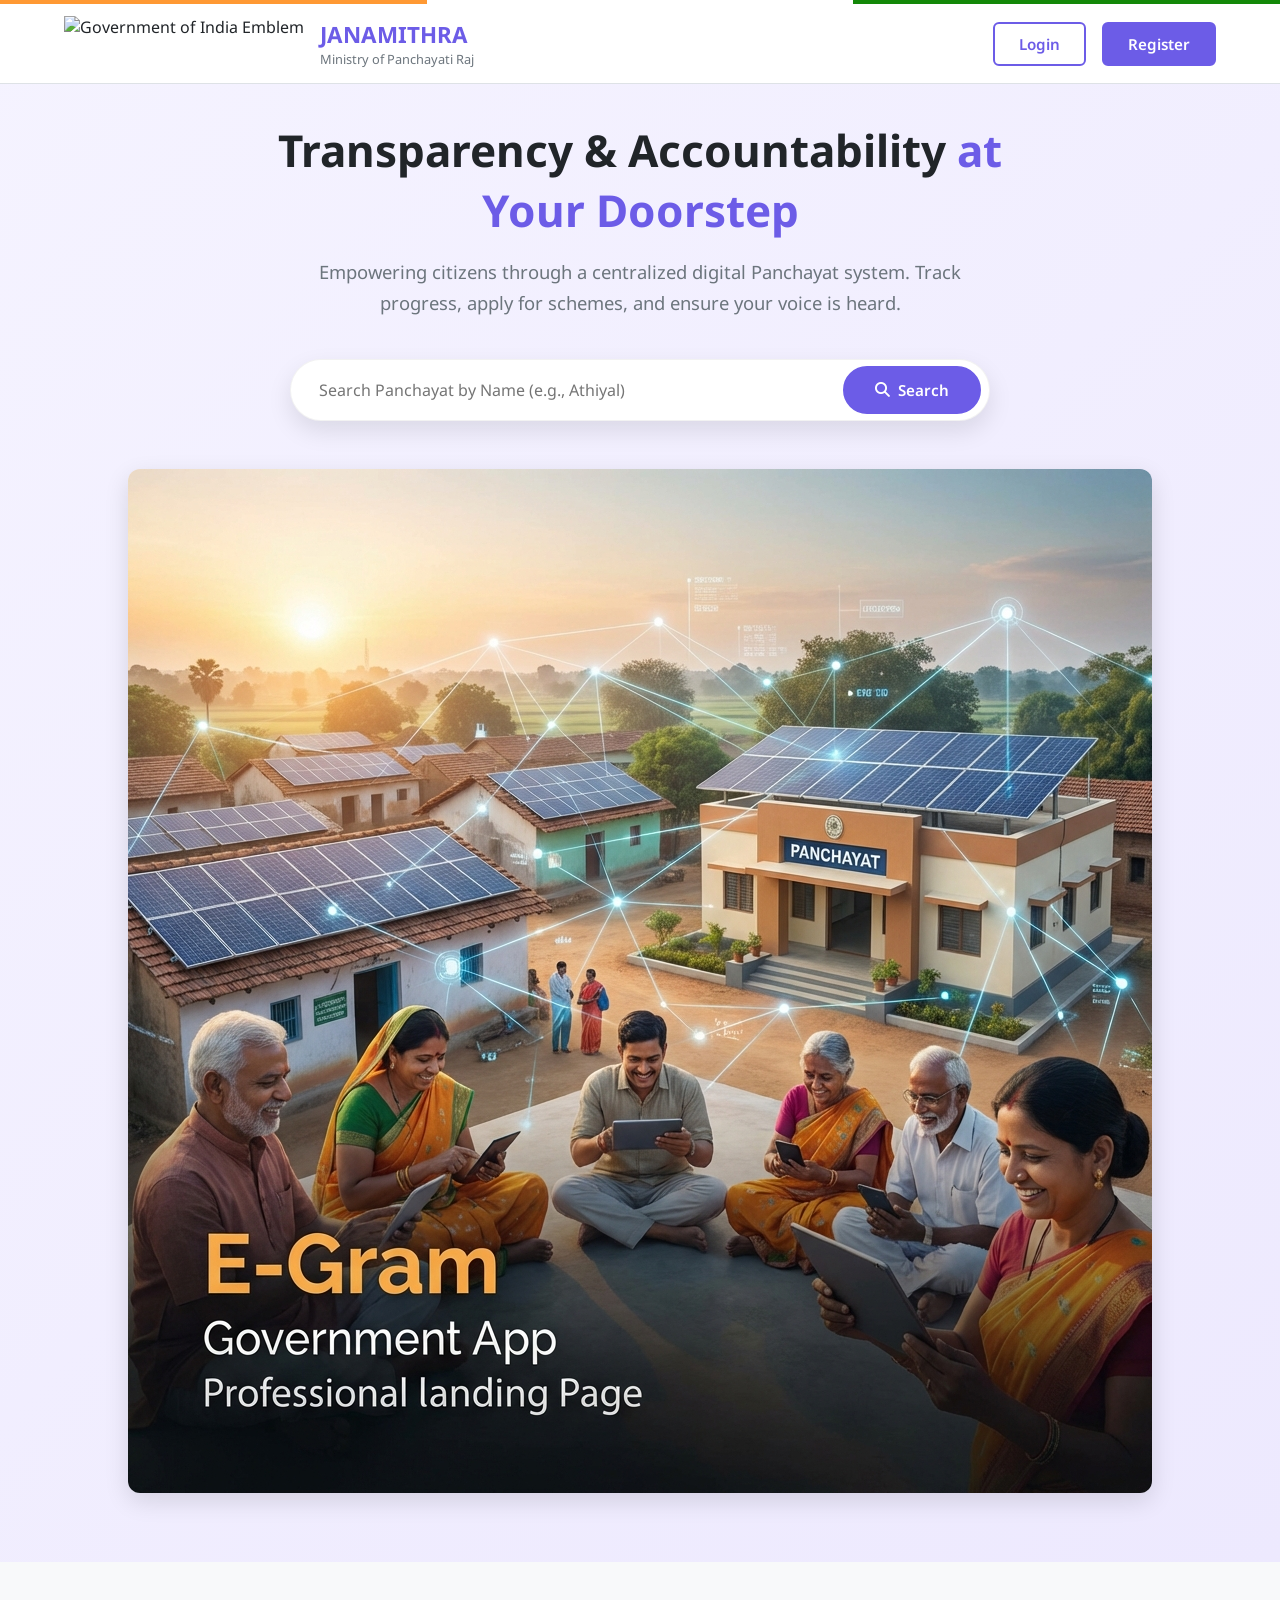
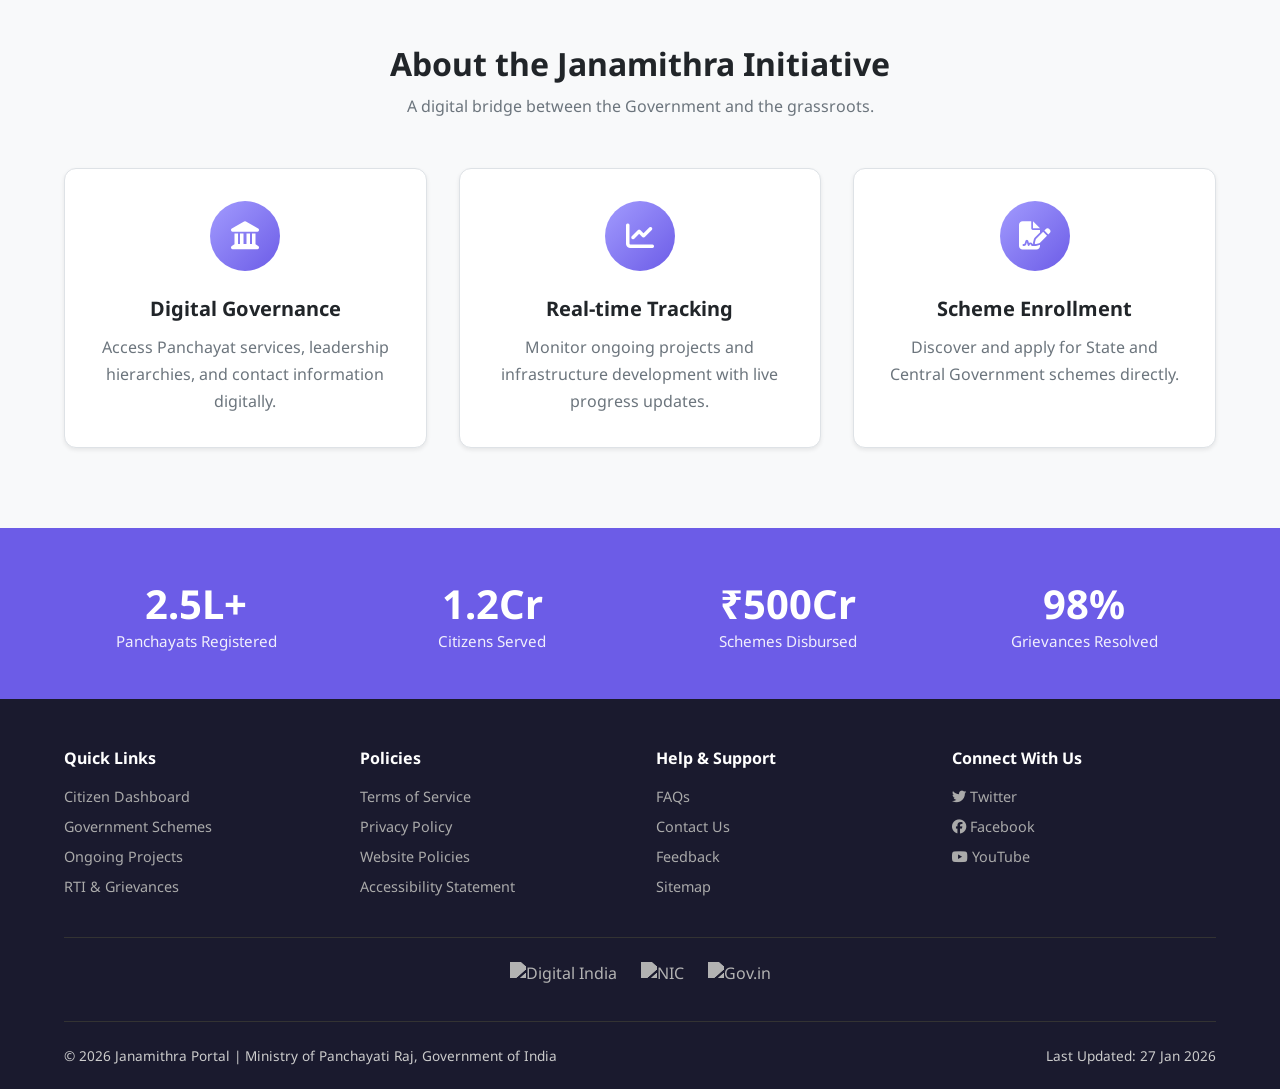
==== index.html @ 6635946e "ga" ====
<!DOCTYPE html>
<html lang="en">

<head>
    <meta charset="UTF-8">
    <meta name="viewport" content="width=device-width, initial-scale=1.0">
    <title>Janamithra | Centralized Panchayat System - Government of India</title>
    <meta name="description"
        content="Janamithra is the official digital portal for Panchayat governance, providing citizens access to schemes, projects, and grievance redressal.">
    <link rel="stylesheet" href="css/style.css">
    <link rel="stylesheet" href="https://cdnjs.cloudflare.com/ajax/libs/font-awesome/6.4.0/css/all.min.css">
    <style>
        /* Header */
        .gov-header {
            background: var(--bg-white);
            padding: 0.75rem 0;
            border-bottom: 1px solid var(--border-color);
            position: fixed;
            top: 4px;
            left: 0;
            right: 0;
            z-index: 1000;
        }

        .header-inner {
            display: flex;
            justify-content: space-between;
            align-items: center;
        }

        .logo-section {
            display: flex;
            align-items: center;
            gap: 1rem;
        }

        .emblem {
            height: 55px;
        }

        .logo-text {
            display: flex;
            flex-direction: column;
        }

        .logo-text .title {
            font-size: 1.4rem;
            font-weight: 700;
            color: var(--ux4g-primary);
        }

        .logo-text .subtitle {
            font-size: 0.8rem;
            color: var(--text-muted);
        }

        .header-actions {
            display: flex;
            align-items: center;
            gap: 1rem;
        }

        /* Hero */
        .hero-section {
            padding-top: 120px;
            padding-bottom: 4rem;
            background: linear-gradient(135deg, #f5f3ff 0%, #ede9fe 100%);
            text-align: center;
        }

        .hero-section h1 {
            font-size: 2.75rem;
            color: var(--text-dark);
            margin-bottom: 1rem;
            max-width: 800px;
            margin-left: auto;
            margin-right: auto;
        }

        .hero-section h1 span {
            color: var(--ux4g-primary);
        }

        .hero-section p {
            font-size: 1.15rem;
            max-width: 650px;
            margin: 0 auto 2rem;
        }

        .hero-buttons {
            display: flex;
            gap: 1rem;
            justify-content: center;
            flex-wrap: wrap;
        }

        .hero-image {
            margin-top: 3rem;
            max-width: 100%;
            border-radius: var(--radius-lg);
            box-shadow: var(--shadow-lg);
        }

        /* Features */
        .features-section {
            padding: 5rem 0;
        }

        .section-header {
            text-align: center;
            margin-bottom: 3rem;
        }

        .section-header h2 {
            font-size: 2rem;
            margin-bottom: 0.5rem;
        }

        .feature-grid {
            display: grid;
            grid-template-columns: repeat(auto-fit, minmax(300px, 1fr));
            gap: 2rem;
        }

        .feature-card {
            padding: 2rem;
            text-align: center;
        }

        .feature-icon {
            width: 70px;
            height: 70px;
            margin: 0 auto 1.5rem;
            background: linear-gradient(135deg, var(--ux4g-primary-light), var(--ux4g-primary));
            border-radius: 50%;
            display: flex;
            align-items: center;
            justify-content: center;
            color: white;
            font-size: 1.75rem;
        }

        .feature-card h3 {
            margin-bottom: 0.75rem;
            font-size: 1.25rem;
        }

        /* Stats */
        .stats-section {
            background: var(--ux4g-primary);
            padding: 3rem 0;
            color: white;
        }

        .stats-grid {
            display: grid;
            grid-template-columns: repeat(4, 1fr);
            gap: 2rem;
            text-align: center;
        }

        .stat-item .value {
            font-size: 2.5rem;
            font-weight: 700;
        }

        .stat-item .label {
            opacity: 0.9;
            font-size: 0.95rem;
        }

        /* Footer */
        .main-footer {
            background: #1a1a2e;
            color: #ccc;
            padding: 3rem 0 1.5rem;
        }

        .footer-grid {
            display: grid;
            grid-template-columns: repeat(auto-fit, minmax(200px, 1fr));
            gap: 2rem;
            margin-bottom: 2rem;
        }

        .footer-col h4 {
            color: white;
            margin-bottom: 1rem;
            font-size: 1rem;
        }

        .footer-col ul {
            list-style: none;
        }

        .footer-col ul li {
            margin-bottom: 0.5rem;
        }

        .footer-col ul li a {
            color: #aaa;
            text-decoration: none;
            font-size: 0.9rem;
            transition: var(--transition);
        }

        .footer-col ul li a:hover {
            color: var(--ux4g-primary-light);
        }

        .footer-bottom {
            border-top: 1px solid #333;
            padding-top: 1.5rem;
            display: flex;
            justify-content: space-between;
            align-items: center;
            flex-wrap: wrap;
            gap: 1rem;
            font-size: 0.85rem;
        }

        .gov-partner-logos {
            display: flex;
            flex-wrap: wrap;
            gap: 1.5rem;
            align-items: center;
            justify-content: center;
            padding: 1.5rem 0;
            border-top: 1px solid #333;
            margin-top: 1.5rem;
        }

        .gov-partner-logos img {
            height: 35px;
            filter: brightness(0) invert(0.7);
            transition: var(--transition);
        }

        .gov-partner-logos img:hover {
            filter: brightness(0) invert(1);
        }

        @media (max-width: 768px) {
            .hero-section h1 {
                font-size: 1.75rem;
            }

            .stats-grid {
                grid-template-columns: repeat(2, 1fr);
            }

            .logo-text .title {
                font-size: 1.1rem;
            }

            .emblem {
                height: 40px;
            }
        }
    </style>
</head>

<body>
    <!-- Accessibility Skip Link -->
    <a href="#main-content" class="skip-link">Skip to main content</a>

    <!-- Tricolor Strip -->
    <div class="tricolor-strip"></div>

    <!-- Government Header -->
    <header class="gov-header">
        <div class="container header-inner">
            <div class="logo-section">
                <img src="https://upload.wikimedia.org/wikipedia/commons/5/55/Emblem_of_India.svg"
                    alt="Government of India Emblem" class="emblem">
                <div class="logo-text">
                    <span class="title">JANAMITHRA</span>
                    <span class="subtitle">Ministry of Panchayati Raj</span>
                </div>
            </div>
            <div class="header-actions">
                <a href="pages/login.html" class="btn btn-outline">Login</a>
                <a href="pages/login.html" class="btn btn-primary">Register</a>
            </div>
        </div>
    </header>

    <!-- Hero Section -->
    <!-- Hero Section -->
    <section class="hero-section" id="main-content">
        <div class="container animate-fade-in">
            <h1>Transparency & Accountability <span>at Your Doorstep</span></h1>
            <p>Empowering citizens through a centralized digital Panchayat system. Track progress, apply for schemes,
                and ensure your voice is heard.</p>

            <!-- Search Section -->
            <div class="search-section">
                <div class="search-box">
                    <input type="text" id="panchayat-search" placeholder="Search Panchayat by Name (e.g., Athiyal)"
                        list="panchayat-list" onkeypress="handleEnter(event)">
                    <button class="btn btn-primary" onclick="searchPanchayat()"><i class="fas fa-search"></i>
                        Search</button>
                    <datalist id="panchayat-list"></datalist>
                </div>

                <style>
                    /* Search Styles */
                    .search-section {
                        margin-top: 2.5rem;
                        position: relative;
                        max-width: 700px;
                        margin-left: auto;
                        margin-right: auto;
                    }

                    .search-box {
                        display: flex;
                        gap: 8px;
                        background: white;
                        padding: 6px 8px;
                        border-radius: 50px;
                        box-shadow: 0 10px 25px rgba(0, 0, 0, 0.1);
                        border: 1px solid rgba(0, 0, 0, 0.05);
                        transition: box-shadow 0.3s;
                    }

                    .search-box:focus-within {
                        box-shadow: 0 15px 35px rgba(108, 92, 231, 0.15);
                        border-color: var(--ux4g-primary-light);
                    }

                    .search-box input {
                        flex: 1;
                        border: none;
                        padding: 12px 20px;
                        font-size: 1rem;
                        outline: none;
                        background: transparent;
                        width: 100%;
                    }

                    .search-box button {
                        border-radius: 40px;
                        padding: 12px 30px;
                        font-weight: 600;
                        white-space: nowrap;
                    }

                    /* Overview Card Styles */
                    .overview-container {
                        margin-top: 2rem;
                        position: relative;
                        z-index: 10;
                        text-align: left;
                        animation: slideUp 0.4s ease-out;
                        display: none;
                    }

                    @keyframes slideUp {
                        from {
                            opacity: 0;
                            transform: translateY(20px);
                        }

                        to {
                            opacity: 1;
                            transform: translateY(0);
                        }
                    }

                    .overview-card {
                        background: white;
                        padding: 2rem;
                        border-radius: 16px;
                        box-shadow: 0 20px 40px rgba(0, 0, 0, 0.12);
                        position: relative;
                        border: 1px solid rgba(0, 0, 0, 0.05);
                    }

                    .close-btn {
                        position: absolute;
                        top: 15px;
                        right: 20px;
                        font-size: 1.5rem;
                        background: none;
                        border: none;
                        cursor: pointer;
                        color: #94a3b8;
                        transition: color 0.2s;
                    }

                    .close-btn:hover {
                        color: #ef4444;
                    }

                    .overview-header {
                        border-bottom: 2px solid #f1f5f9;
                        padding-bottom: 1rem;
                        margin-bottom: 1.5rem;
                    }

                    .overview-header h2 {
                        font-size: 1.5rem;
                        color: var(--text-dark);
                        margin: 0;
                    }

                    .overview-header span {
                        color: var(--text-muted);
                        font-size: 0.9rem;
                    }

                    .overview-grid {
                        display: grid;
                        grid-template-columns: 1.2fr 0.8fr;
                        gap: 2.5rem;
                    }

                    .info-block {
                        margin-bottom: 1.5rem;
                    }

                    .info-block label {
                        font-size: 0.75rem;
                        color: #64748b;
                        text-transform: uppercase;
                        letter-spacing: 1px;
                        font-weight: 700;
                        display: block;
                        margin-bottom: 5px;
                    }

                    .info-block h4 {
                        font-size: 1.1rem;
                        color: #1e293b;
                        font-weight: 600;
                    }

                    #overview-members {
                        list-style: none;
                        max-height: 120px;
                        overflow-y: auto;
                        padding-right: 5px;
                    }

                    #overview-members::-webkit-scrollbar {
                        width: 4px;
                    }

                    #overview-members::-webkit-scrollbar-thumb {
                        background: #cbd5e1;
                        border-radius: 4px;
                    }

                    #overview-members li {
                        font-size: 0.9rem;
                        color: #475569;
                        padding: 6px 0;
                        border-bottom: 1px dashed #e2e8f0;
                        display: flex;
                        justify-content: space-between;
                    }

                    #overview-members li span.role {
                        font-size: 0.75rem;
                        background: #e0e7ff;
                        color: var(--ux4g-primary);
                        padding: 2px 8px;
                        border-radius: 12px;
                    }

                    /* Chart */
                    .pie-chart-wrapper {
                        text-align: center;
                        background: #f8fafc;
                        padding: 1.5rem;
                        border-radius: 12px;
                    }

                    .pie-chart {
                        width: 120px;
                        height: 120px;
                        border-radius: 50%;
                        margin: 0 auto;
                        position: relative;
                    }

                    /* Inner circle for donut chart effect */
                    .pie-chart::after {
                        content: '';
                        position: absolute;
                        top: 50%;
                        left: 50%;
                        transform: translate(-50%, -50%);
                        width: 70px;
                        height: 70px;
                        background: white;
                        border-radius: 50%;
                    }

                    .chart-legend {
                        display: flex;
                        justify-content: center;
                        gap: 12px;
                        font-size: 0.75rem;
                        margin-top: 15px;
                        flex-wrap: wrap;
                    }

                    .legend-item {
                        display: flex;
                        align-items: center;
                        gap: 5px;
                        color: #475569;
                    }

                    .dot {
                        width: 8px;
                        height: 8px;
                        border-radius: 50%;
                    }

                    .dot.completed {
                        background: #10b981;
                    }

                    .dot.ongoing {
                        background: #3b82f6;
                    }

                    .dot.planned {
                        background: #cbd5e1;
                    }

                    /* Locked Actions */
                    .overview-actions {
                        display: grid;
                        grid-template-columns: 1fr 1fr;
                        gap: 1rem;
                        margin-top: 2rem;
                        border-top: 1px solid #f1f5f9;
                        padding-top: 1.5rem;
                    }

                    .locked-action {
                        background: white;
                        padding: 12px;
                        border-radius: 8px;
                        text-align: center;
                        cursor: pointer;
                        transition: all 0.2s;
                        border: 1px solid #e2e8f0;
                        color: #64748b;
                        font-weight: 500;
                        font-size: 0.95rem;
                        display: flex;
                        align-items: center;
                        justify-content: center;
                        gap: 8px;
                    }

                    .locked-action:hover {
                        background: #f8fafc;
                        border-color: var(--ux4g-primary);
                        color: var(--ux4g-primary);
                        transform: translateY(-2px);
                    }

                    .lock-icon {
                        font-size: 0.8rem;
                        color: #94a3b8;
                    }

                    @media (max-width: 768px) {
                        .overview-grid {
                            grid-template-columns: 1fr;
                            gap: 1.5rem;
                        }

                        .pie-chart-wrapper {
                            margin-top: 1rem;
                        }
                    }
                </style>

                <!-- Dynamic Overview Container -->
                <div id="panchayat-overview" class="overview-container">
                    <div class="overview-card">
                        <button class="close-btn" onclick="closeOverview()">&times;</button>
                        <div class="overview-header">
                            <h2 id="overview-name">Panchayat Name</h2>
                            <span id="overview-district">District Name</span>
                        </div>

                        <div class="overview-grid">
                            <div class="overview-info">
                                <div class="info-block">
                                    <label><i class="fas fa-user-tie"></i> President</label>
                                    <h4 id="overview-president">Name</h4>
                                </div>
                                <div class="info-block">
                                    <label><i class="fas fa-users"></i> Ward Members</label>
                                    <ul id="overview-members"></ul>
                                </div>
                            </div>

                            <div class="overview-stats">
                                <div class="pie-chart-wrapper">
                                    <label
                                        style="display:block; margin-bottom:12px; font-weight:600; font-size:0.85rem; color:#475569;">Project
                                        Status</label>
                                    <div class="pie-chart" id="overview-chart"></div>
                                    <div class="chart-legend">
                                        <div class="legend-item"><span class="dot completed"></span> Completed</div>
                                        <div class="legend-item"><span class="dot ongoing"></span> Ongoing</div>
                                        <div class="legend-item"><span class="dot planned"></span> Planned</div>
                                    </div>
                                </div>
                            </div>
                        </div>

                        <div class="overview-actions">
                            <div class="locked-action" onclick="promptLogin('Schemes')">
                                <i class="fas fa-hand-holding-heart"></i> View Schemes <i
                                    class="fas fa-lock lock-icon"></i>
                            </div>
                            <div class="locked-action" onclick="promptLogin('Complaints')">
                                <i class="fas fa-exclamation-circle"></i> File Complaint <i
                                    class="fas fa-lock lock-icon"></i>
                            </div>
                        </div>
                    </div>
                </div>
            </div>

            <img src="assets/landing_bg.png" alt="Janamithra Digital Village" class="hero-image">
        </div>
    </section>

    <!-- Features Section -->
    <section class="features-section">
        <div class="container">
            <div class="section-header">
                <h2>About the Janamithra Initiative</h2>
                <p>A digital bridge between the Government and the grassroots.</p>
            </div>
            <div class="feature-grid">
                <div class="feature-card card">
                    <div class="feature-icon"><i class="fas fa-landmark"></i></div>
                    <h3>Digital Governance</h3>
                    <p>Access Panchayat services, leadership hierarchies, and contact information digitally.</p>
                </div>
                <div class="feature-card card">
                    <div class="feature-icon"><i class="fas fa-chart-line"></i></div>
                    <h3>Real-time Tracking</h3>
                    <p>Monitor ongoing projects and infrastructure development with live progress updates.</p>
                </div>
                <div class="feature-card card">
                    <div class="feature-icon"><i class="fas fa-file-signature"></i></div>
                    <h3>Scheme Enrollment</h3>
                    <p>Discover and apply for State and Central Government schemes directly.</p>
                </div>
            </div>
        </div>
    </section>

    <!-- Stats Section -->
    <section class="stats-section">
        <div class="container">
            <div class="stats-grid">
                <div class="stat-item">
                    <div class="value">2.5L+</div>
                    <div class="label">Panchayats Registered</div>
                </div>
                <div class="stat-item">
                    <div class="value">1.2Cr</div>
                    <div class="label">Citizens Served</div>
                </div>
                <div class="stat-item">
                    <div class="value">₹500Cr</div>
                    <div class="label">Schemes Disbursed</div>
                </div>
                <div class="stat-item">
                    <div class="value">98%</div>
                    <div class="label">Grievances Resolved</div>
                </div>
            </div>
        </div>
    </section>

    <!-- Footer -->
    <footer class="main-footer">
        <div class="container">
            <div class="footer-grid">
                <div class="footer-col">
                    <h4>Quick Links</h4>
                    <ul>
                        <li><a href="pages/dashboard.html">Citizen Dashboard</a></li>
                        <li><a href="pages/schemes.html">Government Schemes</a></li>
                        <li><a href="pages/projects.html">Ongoing Projects</a></li>
                        <li><a href="pages/rti_complaints.html">RTI & Grievances</a></li>
                    </ul>
                </div>
                <div class="footer-col">
                    <h4>Policies</h4>
                    <ul>
                        <li><a href="#">Terms of Service</a></li>
                        <li><a href="#">Privacy Policy</a></li>
                        <li><a href="#">Website Policies</a></li>
                        <li><a href="#">Accessibility Statement</a></li>
                    </ul>
                </div>
                <div class="footer-col">
                    <h4>Help & Support</h4>
                    <ul>
                        <li><a href="#">FAQs</a></li>
                        <li><a href="#">Contact Us</a></li>
                        <li><a href="#">Feedback</a></li>
                        <li><a href="#">Sitemap</a></li>
                    </ul>
                </div>
                <div class="footer-col">
                    <h4>Connect With Us</h4>
                    <ul>
                        <li><a href="#"><i class="fab fa-twitter"></i> Twitter</a></li>
                        <li><a href="#"><i class="fab fa-facebook"></i> Facebook</a></li>
                        <li><a href="#"><i class="fab fa-youtube"></i> YouTube</a></li>
                    </ul>
                </div>
            </div>

            <div class="gov-partner-logos">
                <img src="C:\Dev\web\E-Gram\assets\image.png" alt="Digital India">
                <img src="https://upload.wikimedia.org/wikipedia/commons/thumb/a/a7/NIC_logo.svg/200px-NIC_logo.svg.png"
                    alt="NIC">
                <img src="https://www.india.gov.in/sites/upload_files/npi/files/India-Gov-Logo.png" alt="Gov.in">
            </div>

            <div class="footer-bottom">
                <span>© 2026 Janamithra Portal | Ministry of Panchayati Raj, Government of India</span>
                <span>Last Updated: 27 Jan 2026</span>
            </div>
        </div>
    </footer>
    <!-- Scripts -->
    <script src="js/database.js"></script>
    <script>
        // Populate Datalist with Panchayats
        document.addEventListener('DOMContentLoaded', () => {
            if (typeof EGramDB !== 'undefined') {
                const datalist = document.getElementById('panchayat-list');
                const panchayats = Object.values(EGramDB.panchayats);
                panchayats.forEach(p => {
                    const option = document.createElement('option');
                    option.value = p.name;
                    datalist.appendChild(option);
                });
            }
        });

        function handleEnter(e) {
            if (e.key === 'Enter') searchPanchayat();
        }

        function searchPanchayat() {
            const query = document.getElementById('panchayat-search').value.toLowerCase().trim();
            if (!query) return;

            // Find Panchayat
            let found = null;
            let foundId = null;

            for (const [id, data] of Object.entries(EGramDB.panchayats)) {
                if (data.name.toLowerCase().includes(query)) {
                    found = data;
                    foundId = id;
                    break;
                }
            }

            if (found) {
                showOverview(foundId, found);
            } else {
                alert("Panchayat not found. Please try searching for 'Athiyal', 'Payyavoor', etc.");
            }
        }

        function showOverview(id, data) {
            const card = document.getElementById('panchayat-overview');

            // Populate Data
            document.getElementById('overview-name').textContent = data.name;
            document.getElementById('overview-district').textContent = `${data.block}, ${data.district}`;
            document.getElementById('overview-president').textContent = data.president.name;

            // Members List (Show only 3-4 due to space)
            const membersList = document.getElementById('overview-members');
            membersList.innerHTML = '';
            data.members.slice(0, 4).forEach(m => {
                const li = document.createElement('li');
                li.innerHTML = `${m.name} <span class="role">${m.portfolio}</span>`;
                membersList.appendChild(li);
            });
            if (data.members.length > 4) {
                const li = document.createElement('li');
                li.innerHTML = `<span style="font-size:0.8rem; color:var(--ux4g-primary); cursor:pointer">View ${data.members.length - 4} more after login...</span>`;
                li.style.border = 'none';
                li.style.justifyContent = 'center';
                membersList.appendChild(li);
            }

            // Chart Logic
            const projects = EGramDB.projects[id] || [];
            let completed = 0, ongoing = 0, planned = 0;

            if (projects.length > 0) {
                projects.forEach(p => {
                    if (p.progress === 100) completed++;
                    else if (p.status === 'ongoing') ongoing++;
                    else planned++;
                });
            } else {
                planned = 1; // Default to show empty
            }

            const total = completed + ongoing + planned;
            const degCompleted = (completed / total) * 360;
            const degOngoing = (ongoing / total) * 360;
            const degPlanned = (planned / total) * 360;

            const chart = document.getElementById('overview-chart');
            // Conic Gradient: Green (Completed) -> Blue (Ongoing) -> Grey (Planned)
            chart.style.background = `conic-gradient(
                #10b981 0deg ${degCompleted}deg,
                #3b82f6 ${degCompleted}deg ${degCompleted + degOngoing}deg,
                #cbd5e1 ${degCompleted + degOngoing}deg 360deg
            )`;

            card.style.display = 'block';
            card.scrollIntoView({ behavior: 'smooth', block: 'center' });
        }

        function closeOverview() {
            document.getElementById('panchayat-overview').style.display = 'none';
        }

        function promptLogin(feature) {
            const choice = confirm(`You need to login to view ${feature}. \n\nDo you want to proceed to the Login page?`);
            if (choice) {
                window.location.href = 'pages/login.html';
            }
        }
    </script>
</body>

</html>
---- css/style.css ----
/* UX4G - Government of India Design System */
@import url('https://fonts.googleapis.com/css2?family=Noto+Sans:wght@400;500;600;700&display=swap');

:root {
    /* UX4G Color Palette */
    --ux4g-primary: #6c5ce7;
    --ux4g-primary-dark: #5b4cdb;
    --ux4g-primary-light: #a29bfe;
    --ux4g-success: #00b894;
    --ux4g-warning: #fdcb6e;
    --ux4g-danger: #d63031;
    --ux4g-info: #0984e3;

    /* Government Colors */
    --saffron: #FF9933;
    --white: #FFFFFF;
    --green: #138808;
    --navy: #000080;

    /* Neutrals */
    --bg-light: #f8f9fa;
    --bg-white: #ffffff;
    --text-dark: #212529;
    --text-muted: #6c757d;
    --border-color: #dee2e6;

    --shadow-sm: 0 2px 4px rgba(0, 0, 0, 0.08);
    --shadow-md: 0 4px 12px rgba(0, 0, 0, 0.1);
    --shadow-lg: 0 8px 24px rgba(0, 0, 0, 0.12);
    --radius: 8px;
    --radius-lg: 12px;
    --transition: all 0.25s ease;
}

* {
    margin: 0;
    padding: 0;
    box-sizing: border-box;
    font-family: 'Noto Sans', system-ui, sans-serif;
}

body {
    background-color: var(--bg-light);
    color: var(--text-dark);
    min-height: 100vh;
}

/* Government Tricolor Strip */
.tricolor-strip {
    height: 4px;
    background: linear-gradient(to right, var(--saffron) 33.33%, var(--white) 33.33%, var(--white) 66.66%, var(--green) 66.66%);
    position: fixed;
    top: 0;
    left: 0;
    right: 0;
    z-index: 1001;
}

/* Typography */
h1,
h2,
h3,
h4 {
    font-weight: 700;
    color: var(--text-dark);
}

p {
    line-height: 1.7;
    color: var(--text-muted);
}

/* Container */
.container {
    max-width: 1200px;
    margin: 0 auto;
    padding: 0 1.5rem;
}

/* Buttons - UX4G Style */
.btn {
    padding: 10px 24px;
    border-radius: 6px;
    font-weight: 600;
    font-size: 0.95rem;
    cursor: pointer;
    transition: var(--transition);
    border: 2px solid transparent;
    text-decoration: none;
    display: inline-flex;
    align-items: center;
    justify-content: center;
    gap: 8px;
}

.btn-primary {
    background: var(--ux4g-primary);
    color: white;
    border-color: var(--ux4g-primary);
}

.btn-primary:hover {
    background: var(--ux4g-primary-dark);
    border-color: var(--ux4g-primary-dark);
    transform: translateY(-1px);
    box-shadow: var(--shadow-md);
}

.btn-outline {
    background: transparent;
    border: 2px solid var(--ux4g-primary);
    color: var(--ux4g-primary);
}

.btn-outline:hover {
    background: var(--ux4g-primary);
    color: white;
}

/* Cards - UX4G Style */
.card {
    background: var(--bg-white);
    border-radius: var(--radius-lg);
    box-shadow: var(--shadow-sm);
    border: 1px solid var(--border-color);
    transition: var(--transition);
}

.card:hover {
    box-shadow: var(--shadow-md);
    transform: translateY(-2px);
}

/* Animations */
@keyframes fadeInUp {
    from {
        opacity: 0;
        transform: translateY(20px);
    }

    to {
        opacity: 1;
        transform: translateY(0);
    }
}

.animate-fade-in {
    animation: fadeInUp 0.6s ease-out forwards;
}

/* Government Footer */
.gov-footer {
    background: var(--bg-white);
    border-top: 1px solid var(--border-color);
    padding: 2rem 0;
    margin-top: 4rem;
}

.gov-logos {
    display: flex;
    flex-wrap: wrap;
    justify-content: center;
    align-items: center;
    gap: 2rem;
    opacity: 0.8;
}

.gov-logos img {
    height: 40px;
    filter: grayscale(30%);
    transition: var(--transition);
}

.gov-logos img:hover {
    filter: grayscale(0%);
}

/* Form Inputs */
.input-group {
    margin-bottom: 1.25rem;
}

.input-group label {
    display: block;
    margin-bottom: 0.5rem;
    font-weight: 500;
    color: var(--text-dark);
    font-size: 0.9rem;
}

.input-group input,
.input-group select,
.input-group textarea {
    width: 100%;
    padding: 12px 16px;
    border: 1px solid var(--border-color);
    border-radius: var(--radius);
    font-size: 1rem;
    color: var(--text-dark);
    background: var(--bg-white);
    transition: var(--transition);
}

.input-group input:focus,
.input-group select:focus,
.input-group textarea:focus {
    outline: none;
    border-color: var(--ux4g-primary);
    box-shadow: 0 0 0 3px rgba(108, 92, 231, 0.15);
}

/* Accessibility Skip Link */
.skip-link {
    position: absolute;
    top: -40px;
    left: 0;
    background: var(--ux4g-primary);
    color: white;
    padding: 8px 16px;
    z-index: 100;
    transition: top 0.3s;
}

.skip-link:focus {
    top: 4px;
}
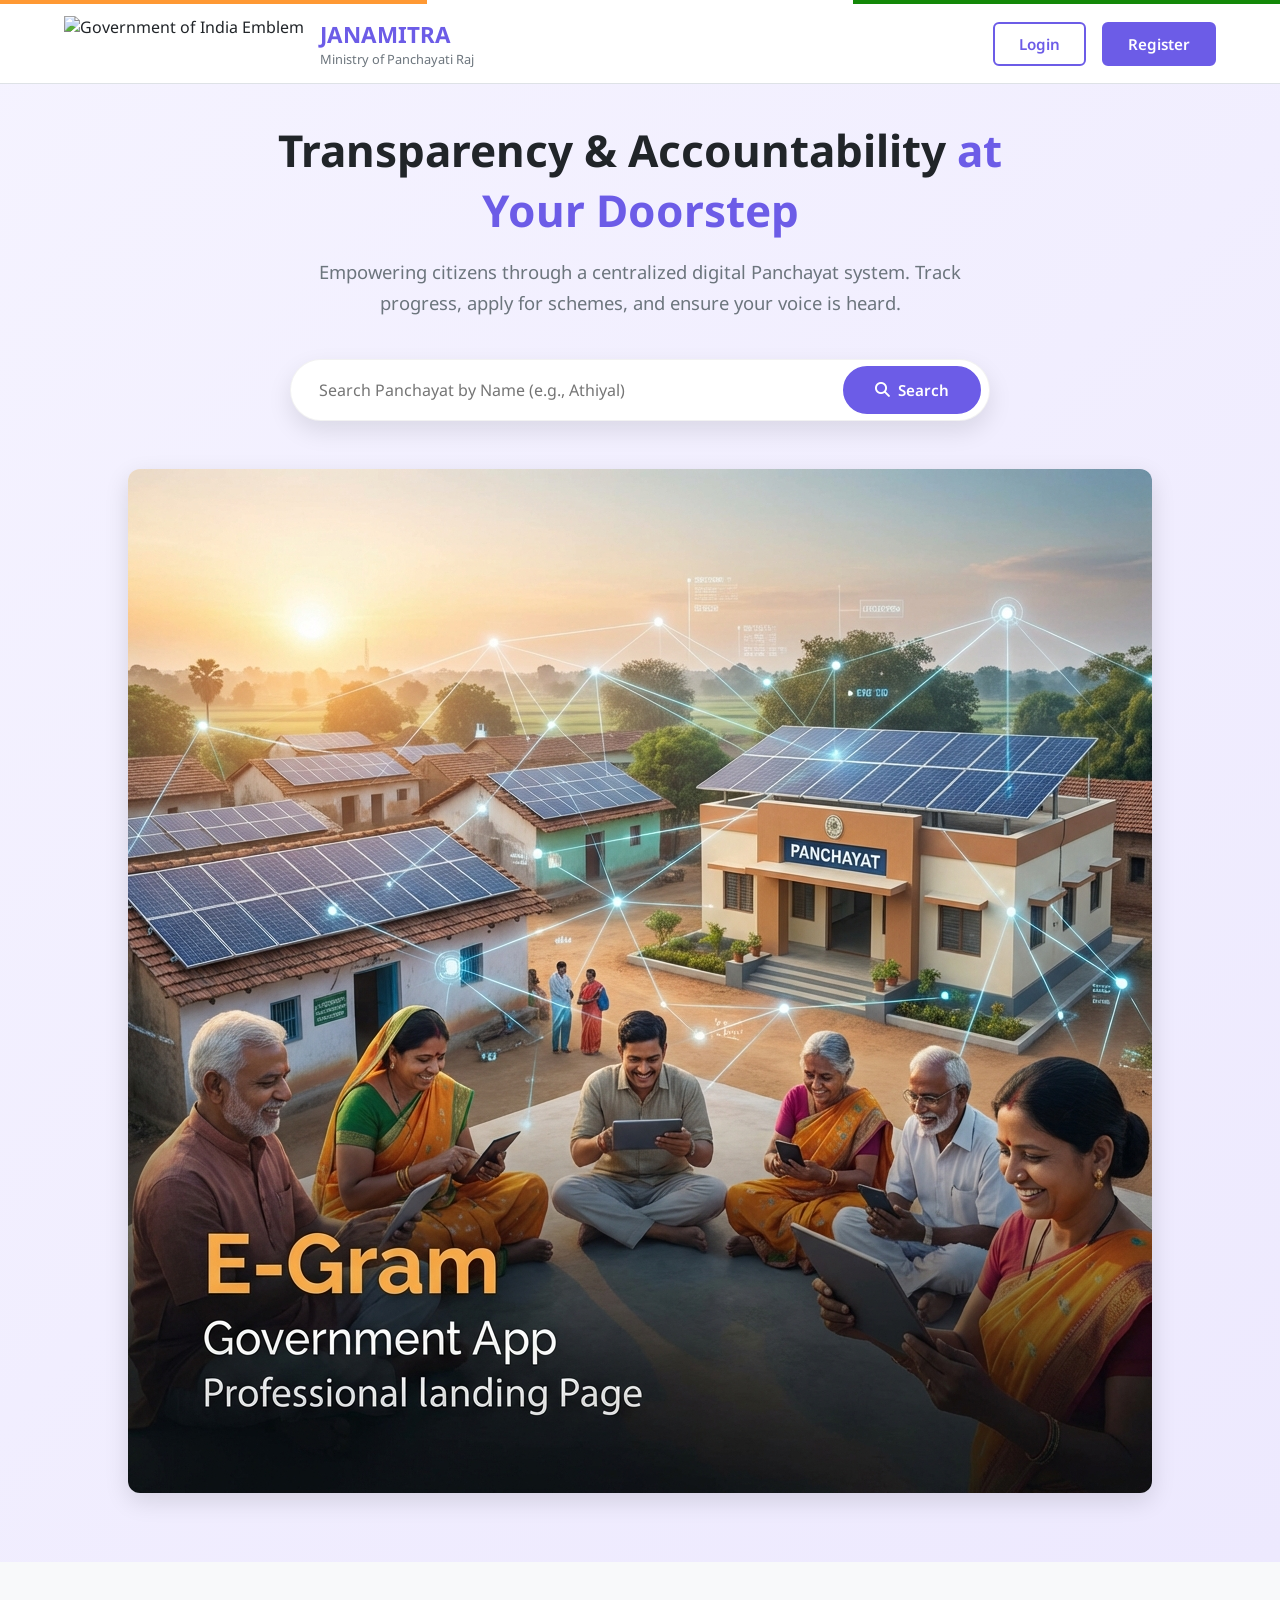
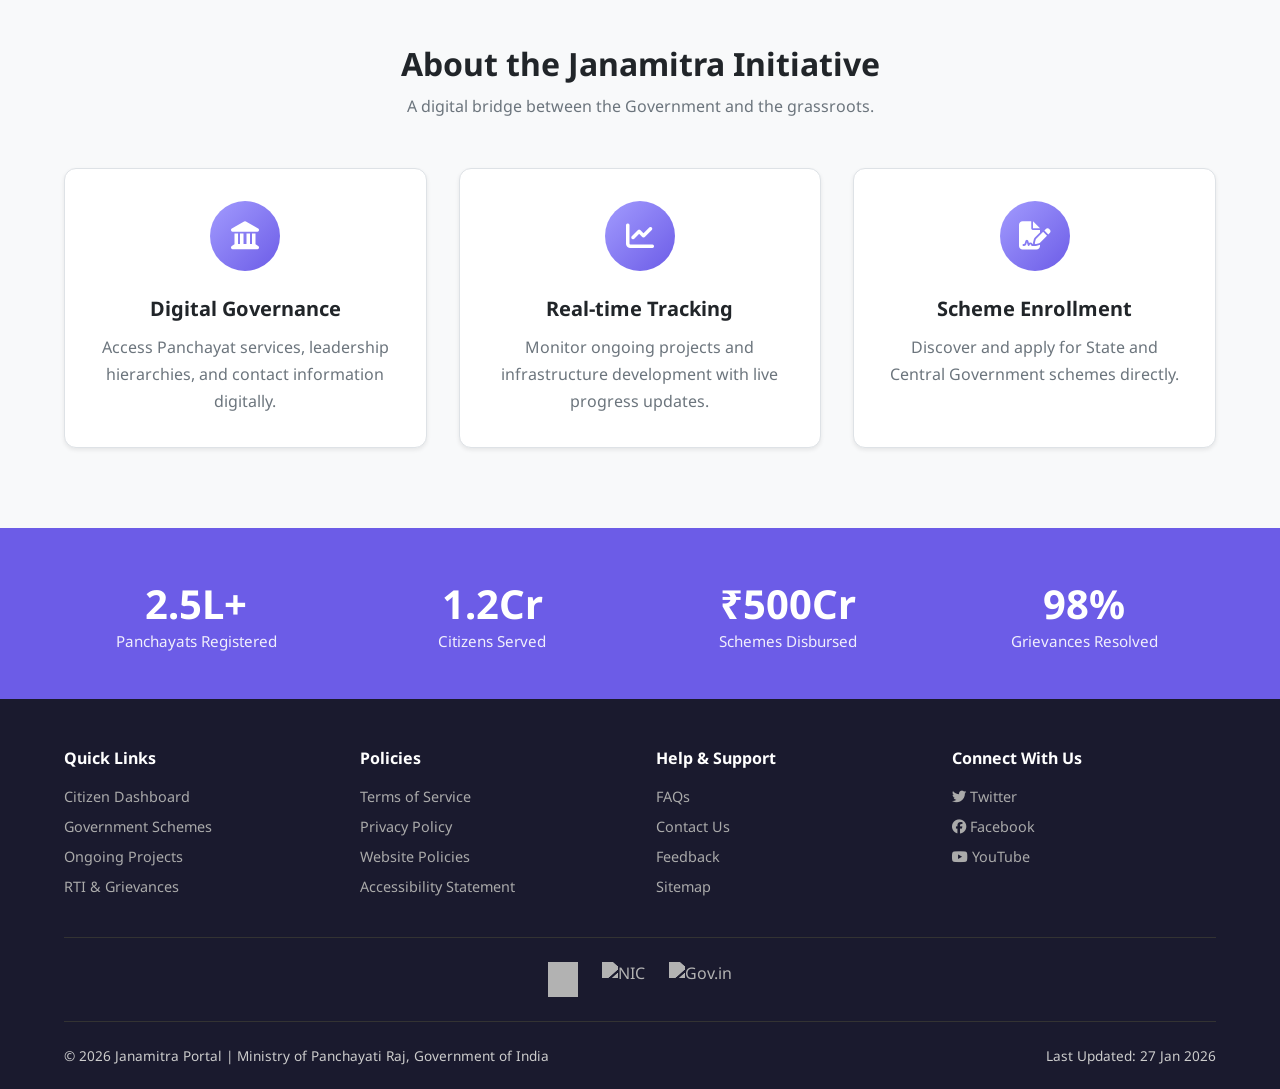
==== commit c7892444: "final commit" ====
--- a/index.html
+++ b/index.html
@@ -4,9 +4,9 @@
 <head>
     <meta charset="UTF-8">
     <meta name="viewport" content="width=device-width, initial-scale=1.0">
-    <title>Janamithra | Centralized Panchayat System - Government of India</title>
+    <title>Janamitra | Centralized Panchayat System - Government of India</title>
     <meta name="description"
-        content="Janamithra is the official digital portal for Panchayat governance, providing citizens access to schemes, projects, and grievance redressal.">
+        content="Janamitra is the official digital portal for Panchayat governance, providing citizens access to schemes, projects, and grievance redressal.">
     <link rel="stylesheet" href="css/style.css">
     <link rel="stylesheet" href="https://cdnjs.cloudflare.com/ajax/libs/font-awesome/6.4.0/css/all.min.css">
     <style>
@@ -257,6 +257,127 @@
                 height: 40px;
             }
         }
+
+        /* Search Result Modal Enhancements */
+        .modal-grid {
+            display: grid;
+            grid-template-columns: repeat(2, 1fr);
+            gap: 1rem;
+            margin-top: 1.5rem;
+            margin-bottom: 1.5rem;
+        }
+
+        .modal-action-card {
+            background: var(--bg-light);
+            padding: 1rem;
+            border-radius: var(--radius);
+            text-align: center;
+            cursor: pointer;
+            border: 1px solid transparent;
+            transition: var(--transition);
+            display: flex;
+            flex-direction: column;
+            align-items: center;
+            justify-content: center;
+            min-height: 120px;
+        }
+
+        .modal-action-card:hover {
+            border-color: var(--ux4g-primary);
+            background: #f3f0ff;
+        }
+
+        .modal-action-card i {
+            font-size: 1.5rem;
+            color: var(--ux4g-primary);
+            margin-bottom: 0.5rem;
+        }
+
+        .modal-action-card h4 {
+            font-size: 0.95rem;
+            margin-bottom: 0;
+            color: var(--text-dark);
+        }
+
+        .modal-action-card.locked {
+            opacity: 0.7;
+            position: relative;
+        }
+
+        .modal-action-card.locked i {
+            color: var(--text-muted);
+        }
+
+        .modal-action-card.locked::after {
+            content: '\f023';
+            font-family: "Font Awesome 6 Free";
+            font-weight: 900;
+            position: absolute;
+            top: 8px;
+            right: 8px;
+            color: var(--text-muted);
+            font-size: 0.8rem;
+        }
+
+        #overview-content {
+            background: white;
+            border: 1px solid var(--border-color);
+            border-radius: var(--radius);
+            padding: 1.5rem;
+            min-height: 200px;
+        }
+
+        #overview-content h4 {
+            margin-top: 0;
+            margin-bottom: 1rem;
+            color: var(--ux4g-primary);
+            border-bottom: 1px solid var(--bg-light);
+            padding-bottom: 0.5rem;
+        }
+
+        .member-list-item {
+            display: flex;
+            align-items: center;
+            gap: 1rem;
+            padding: 0.75rem;
+            border-bottom: 1px solid var(--bg-light);
+        }
+
+        .member-list-item:last-child {
+            border-bottom: none;
+        }
+
+        .member-avatar {
+            width: 40px;
+            height: 40px;
+            border-radius: 50%;
+            background: var(--bg-light);
+            display: flex;
+            align-items: center;
+            justify-content: center;
+            font-weight: bold;
+            color: var(--ux4g-primary);
+        }
+
+        .project-list-item {
+            display: flex;
+            justify-content: space-between;
+            align-items: center;
+            padding: 0.75rem;
+            border-bottom: 1px solid var(--bg-light);
+        }
+
+        .project-list-item:last-child {
+            border-bottom: none;
+        }
+
+        .project-status {
+            font-size: 0.8rem;
+            padding: 2px 8px;
+            border-radius: 12px;
+            background: #e0e7ff;
+            color: var(--ux4g-primary);
+        }
     </style>
 </head>
 
@@ -274,7 +395,7 @@
                 <img src="https://upload.wikimedia.org/wikipedia/commons/5/55/Emblem_of_India.svg"
                     alt="Government of India Emblem" class="emblem">
                 <div class="logo-text">
-                    <span class="title">JANAMITHRA</span>
+                    <span class="title">JANAMITRA</span>
                     <span class="subtitle">Ministry of Panchayati Raj</span>
                 </div>
             </div>
@@ -581,59 +702,181 @@
                             margin-top: 1rem;
                         }
                     }
+
+                    /* Search Result Modal Enhancements */
+                    .modal-grid {
+                        display: grid;
+                        grid-template-columns: repeat(2, 1fr);
+                        gap: 1rem;
+                        margin-top: 1.5rem;
+                        margin-bottom: 1.5rem;
+                    }
+
+                    .modal-action-card {
+                        background: var(--bg-light);
+                        padding: 1rem;
+                        border-radius: var(--radius);
+                        text-align: center;
+                        cursor: pointer;
+                        border: 1px solid transparent;
+                        transition: var(--transition);
+                        display: flex;
+                        flex-direction: column;
+                        align-items: center;
+                        justify-content: center;
+                        min-height: 120px;
+                        text-decoration: none;
+                    }
+
+                    .modal-action-card:hover {
+                        border-color: var(--ux4g-primary);
+                        background: #f3f0ff;
+                    }
+
+                    .modal-action-card i {
+                        font-size: 1.5rem;
+                        color: var(--ux4g-primary);
+                        margin-bottom: 0.5rem;
+                    }
+
+                    .modal-action-card h4 {
+                        font-size: 0.95rem;
+                        margin-bottom: 0;
+                        color: var(--text-dark);
+                    }
+
+                    .modal-action-card.locked {
+                        opacity: 0.7;
+                        position: relative;
+                    }
+
+                    .modal-action-card.locked i {
+                        color: var(--text-muted);
+                    }
+
+                    .modal-action-card.locked::after {
+                        content: '\f023';
+                        font-family: "Font Awesome 6 Free";
+                        font-weight: 900;
+                        position: absolute;
+                        top: 8px;
+                        right: 8px;
+                        color: var(--text-muted);
+                        font-size: 0.8rem;
+                    }
+
+                    #overview-content {
+                        background: white;
+                        border: 1px solid var(--border-color);
+                        border-radius: var(--radius);
+                        padding: 1.5rem;
+                        min-height: 200px;
+                    }
+
+                    #overview-content h4 {
+                        margin-top: 0;
+                        margin-bottom: 1rem;
+                        color: var(--ux4g-primary);
+                        border-bottom: 1px solid var(--bg-light);
+                        padding-bottom: 0.5rem;
+                    }
+
+                    .member-list-item {
+                        display: flex;
+                        align-items: center;
+                        gap: 1rem;
+                        padding: 0.75rem;
+                        border-bottom: 1px solid var(--bg-light);
+                    }
+
+                    .member-list-item:last-child {
+                        border-bottom: none;
+                    }
+
+                    .member-avatar {
+                        width: 40px;
+                        height: 40px;
+                        border-radius: 50%;
+                        background: var(--bg-light);
+                        display: flex;
+                        align-items: center;
+                        justify-content: center;
+                        font-weight: bold;
+                        color: var(--ux4g-primary);
+                    }
+
+                    .project-list-item {
+                        display: flex;
+                        justify-content: space-between;
+                        align-items: center;
+                        padding: 0.75rem;
+                        border-bottom: 1px solid var(--bg-light);
+                    }
+
+                    .project-list-item:last-child {
+                        border-bottom: none;
+                    }
+
+                    .project-status {
+                        font-size: 0.8rem;
+                        padding: 2px 8px;
+                        border-radius: 12px;
+                        background: #e0e7ff;
+                        color: var(--ux4g-primary);
+                    }
                 </style>
 
                 <!-- Dynamic Overview Container -->
-                <div id="panchayat-overview" class="overview-container">
-                    <div class="overview-card">
-                        <button class="close-btn" onclick="closeOverview()">&times;</button>
-                        <div class="overview-header">
-                            <h2 id="overview-name">Panchayat Name</h2>
-                            <span id="overview-district">District Name</span>
+                <!-- Dynamic Overview Container -->
+                <div id="panchayat-overview" class="overview-container overview-card" style="display: none;">
+                    <div class="result-header">
+                        <div>
+                            <h3 id="overview-name">Panchayat Name</h3>
+                            <p id="overview-district" style="color: var(--text-muted); font-size: 0.9rem;">District,
+                                State</p>
                         </div>
-
-                        <div class="overview-grid">
-                            <div class="overview-info">
-                                <div class="info-block">
-                                    <label><i class="fas fa-user-tie"></i> President</label>
-                                    <h4 id="overview-president">Name</h4>
-                                </div>
-                                <div class="info-block">
-                                    <label><i class="fas fa-users"></i> Ward Members</label>
-                                    <ul id="overview-members"></ul>
-                                </div>
-                            </div>
-
-                            <div class="overview-stats">
-                                <div class="pie-chart-wrapper">
-                                    <label
-                                        style="display:block; margin-bottom:12px; font-weight:600; font-size:0.85rem; color:#475569;">Project
-                                        Status</label>
-                                    <div class="pie-chart" id="overview-chart"></div>
-                                    <div class="chart-legend">
-                                        <div class="legend-item"><span class="dot completed"></span> Completed</div>
-                                        <div class="legend-item"><span class="dot ongoing"></span> Ongoing</div>
-                                        <div class="legend-item"><span class="dot planned"></span> Planned</div>
-                                    </div>
-                                </div>
-                            </div>
+                        <button onclick="closeOverview()"
+                            style="background:none; border:none; font-size:1.5rem; cursor:pointer;">&times;</button>
+                    </div>
+
+                    <div class="president-info"
+                        style="margin-top: 1rem; padding-bottom: 1rem; border-bottom: 1px solid var(--border-color);">
+                        <span class="label"
+                            style="font-size: 0.75rem; color: var(--text-muted); text-transform: uppercase; letter-spacing: 0.5px;">President</span>
+                        <div style="font-weight: 600; font-size: 1.1rem;" id="overview-president">President Name</div>
+                    </div>
+
+                    <div class="modal-grid">
+                        <a href="pages/hierarchy.html" class="modal-action-card">
+                            <i class="fas fa-users"></i>
+                            <h4>Hierarchy</h4>
+                        </a>
+                        <a href="pages/projects.html" class="modal-action-card">
+                            <i class="fas fa-project-diagram"></i>
+                            <h4>Projects</h4>
+                        </a>
+                        <div class="modal-action-card locked" onclick="promptLogin('Schemes')">
+                            <i class="fas fa-hand-holding-heart"></i>
+                            <h4>Schemes</h4>
                         </div>
-
-                        <div class="overview-actions">
-                            <div class="locked-action" onclick="promptLogin('Schemes')">
-                                <i class="fas fa-hand-holding-heart"></i> View Schemes <i
-                                    class="fas fa-lock lock-icon"></i>
-                            </div>
-                            <div class="locked-action" onclick="promptLogin('Complaints')">
-                                <i class="fas fa-exclamation-circle"></i> File Complaint <i
-                                    class="fas fa-lock lock-icon"></i>
-                            </div>
+                        <div class="modal-action-card locked" onclick="promptLogin('Complaints')">
+                            <i class="fas fa-exclamation-triangle"></i>
+                            <h4>Complaints</h4>
                         </div>
                     </div>
+
+                    <div id="overview-content">
+                        <!-- Dynamic Content Loaded Here -->
+                        <div style="text-align: center; color: var(--text-muted); padding: 2rem;">
+                            <i class="fas fa-info-circle"
+                                style="font-size: 2rem; margin-bottom: 1rem; display: block; opacity: 0.5;"></i>
+                            Select an option above to view details
+                        </div>
+                    </div>
                 </div>
             </div>
 
-            <img src="assets/landing_bg.png" alt="Janamithra Digital Village" class="hero-image">
+            <img src="assets/landing_bg.png" alt="Janamitra Digital Village" class="hero-image">
         </div>
     </section>
 
@@ -641,7 +884,7 @@
     <section class="features-section">
         <div class="container">
             <div class="section-header">
-                <h2>About the Janamithra Initiative</h2>
+                <h2>About the Janamitra Initiative</h2>
                 <p>A digital bridge between the Government and the grassroots.</p>
             </div>
             <div class="feature-grid">
@@ -730,14 +973,14 @@
             </div>
 
             <div class="gov-partner-logos">
-                <img src="C:\Dev\web\E-Gram\assets\image.png" alt="Digital India">
+                <img src="assets/image.png" alt="Digital India">
                 <img src="https://upload.wikimedia.org/wikipedia/commons/thumb/a/a7/NIC_logo.svg/200px-NIC_logo.svg.png"
                     alt="NIC">
                 <img src="https://www.india.gov.in/sites/upload_files/npi/files/India-Gov-Logo.png" alt="Gov.in">
             </div>
 
             <div class="footer-bottom">
-                <span>© 2026 Janamithra Portal | Ministry of Panchayati Raj, Government of India</span>
+                <span>© 2026 Janamitra Portal | Ministry of Panchayati Raj, Government of India</span>
                 <span>Last Updated: 27 Jan 2026</span>
             </div>
         </div>
@@ -747,9 +990,9 @@
     <script>
         // Populate Datalist with Panchayats
         document.addEventListener('DOMContentLoaded', () => {
-            if (typeof EGramDB !== 'undefined') {
+            if (typeof JanamitraDB !== 'undefined') {
                 const datalist = document.getElementById('panchayat-list');
-                const panchayats = Object.values(EGramDB.panchayats);
+                const panchayats = Object.values(JanamitraDB.panchayats);
                 panchayats.forEach(p => {
                     const option = document.createElement('option');
                     option.value = p.name;
@@ -770,7 +1013,7 @@
             let found = null;
             let foundId = null;
 
-            for (const [id, data] of Object.entries(EGramDB.panchayats)) {
+            for (const [id, data] of Object.entries(JanamitraDB.panchayats)) {
                 if (data.name.toLowerCase().includes(query)) {
                     found = data;
                     foundId = id;
@@ -785,7 +1028,13 @@
             }
         }
 
+        let currentPanchayatId = null;
+        let currentPanchayatData = null;
+
         function showOverview(id, data) {
+            currentPanchayatId = id;
+            currentPanchayatData = data;
+
             const card = document.getElementById('panchayat-overview');
 
             // Populate Data
@@ -793,51 +1042,86 @@
             document.getElementById('overview-district').textContent = `${data.block}, ${data.district}`;
             document.getElementById('overview-president').textContent = data.president.name;
 
-            // Members List (Show only 3-4 due to space)
-            const membersList = document.getElementById('overview-members');
-            membersList.innerHTML = '';
-            data.members.slice(0, 4).forEach(m => {
-                const li = document.createElement('li');
-                li.innerHTML = `${m.name} <span class="role">${m.portfolio}</span>`;
-                membersList.appendChild(li);
-            });
-            if (data.members.length > 4) {
-                const li = document.createElement('li');
-                li.innerHTML = `<span style="font-size:0.8rem; color:var(--ux4g-primary); cursor:pointer">View ${data.members.length - 4} more after login...</span>`;
-                li.style.border = 'none';
-                li.style.justifyContent = 'center';
-                membersList.appendChild(li);
-            }
-
-            // Chart Logic
-            const projects = EGramDB.projects[id] || [];
-            let completed = 0, ongoing = 0, planned = 0;
-
-            if (projects.length > 0) {
-                projects.forEach(p => {
-                    if (p.progress === 100) completed++;
-                    else if (p.status === 'ongoing') ongoing++;
-                    else planned++;
-                });
-            } else {
-                planned = 1; // Default to show empty
-            }
-
-            const total = completed + ongoing + planned;
-            const degCompleted = (completed / total) * 360;
-            const degOngoing = (ongoing / total) * 360;
-            const degPlanned = (planned / total) * 360;
-
-            const chart = document.getElementById('overview-chart');
-            // Conic Gradient: Green (Completed) -> Blue (Ongoing) -> Grey (Planned)
-            chart.style.background = `conic-gradient(
-                #10b981 0deg ${degCompleted}deg,
-                #3b82f6 ${degCompleted}deg ${degCompleted + degOngoing}deg,
-                #cbd5e1 ${degCompleted + degOngoing}deg 360deg
-            )`;
+            // Clear previous content
+            document.getElementById('overview-content').innerHTML = `
+                <div style="text-align: center; color: var(--text-muted); padding: 2rem;">
+                    <i class="fas fa-arrow-up" style="font-size: 2rem; margin-bottom: 1rem; display: block; opacity: 0.5;"></i>
+                    Select an option from the menu above
+                </div>
+            `;
+
+            // Default to Hierarchy view often looks good
+            loadContent('hierarchy');
 
             card.style.display = 'block';
             card.scrollIntoView({ behavior: 'smooth', block: 'center' });
+        }
+
+        function loadContent(type) {
+            const contentDiv = document.getElementById('overview-content');
+
+            if (type === 'hierarchy') {
+                const members = currentPanchayatData.members;
+                let html = `<h4><i class="fas fa-users"></i> Ward Members</h4><div class="list-container">`;
+
+                members.forEach(m => {
+                    const initials = m.name.split(' ').map(n => n[0]).join('').substring(0, 2);
+                    html += `
+                        <div class="member-list-item">
+                            <div class="member-avatar">${initials}</div>
+                            <div>
+                                <div style="font-weight: 600;">${m.name}</div>
+                                <div style="font-size: 0.8rem; color: var(--text-muted);">${m.portfolio}</div>
+                            </div>
+                        </div>
+                    `;
+                });
+
+                html += '</div>';
+                contentDiv.innerHTML = html;
+            } else if (type === 'projects') {
+                const projects = JanamitraDB.projects[currentPanchayatId] || [];
+                let html = `<h4><i class="fas fa-project-diagram"></i> Project Status</h4>`;
+
+                if (projects.length === 0) {
+                    html += `<div style="text-align:center; padding:1rem; color:var(--text-muted)">No projects found.</div>`;
+                } else {
+                    html += `<div class="list-container">`;
+                    projects.forEach(p => {
+                        html += `
+                            <div class="project-list-item">
+                                <div>
+                                    <div style="font-weight: 600;">${p.name}</div>
+                                    <div style="font-size: 0.8rem; color: var(--text-muted);">Budget: ₹${p.budget_lakhs}L</div>
+                                </div>
+                                <span class="project-status">${p.status}</span>
+                            </div>
+                        `;
+                    });
+
+                    // Add Summary Chart
+                    let completed = projects.filter(p => p.progress === 100).length;
+                    let ongoing = projects.filter(p => p.status === 'ongoing' && p.progress < 100).length;
+
+                    html += `
+                        <div style="margin-top: 1rem; border-top: 1px solid var(--bg-light); padding-top: 1rem; display: flex; gap: 1rem; align-items: center;">
+                            <div style="flex: 1;">
+                                <div style="font-size: 0.8rem; color: var(--text-muted);">Completion Rate</div>
+                                <div style="font-size: 1.5rem; font-weight: bold; color: var(--ux4g-primary);">
+                                    ${Math.round((completed / projects.length) * 100) || 0}%
+                                </div>
+                            </div>
+                            <div style="font-size: 0.8rem; text-align: right;">
+                                <div><span style="color:#10b981">●</span> Completed: ${completed}</div>
+                                <div><span style="color:#3b82f6">●</span> Ongoing: ${ongoing}</div>
+                            </div>
+                        </div>
+                    `;
+
+                    html += '</div>';
+                }
+                contentDiv.innerHTML = html;
+            }
         }
 
         function closeOverview() {
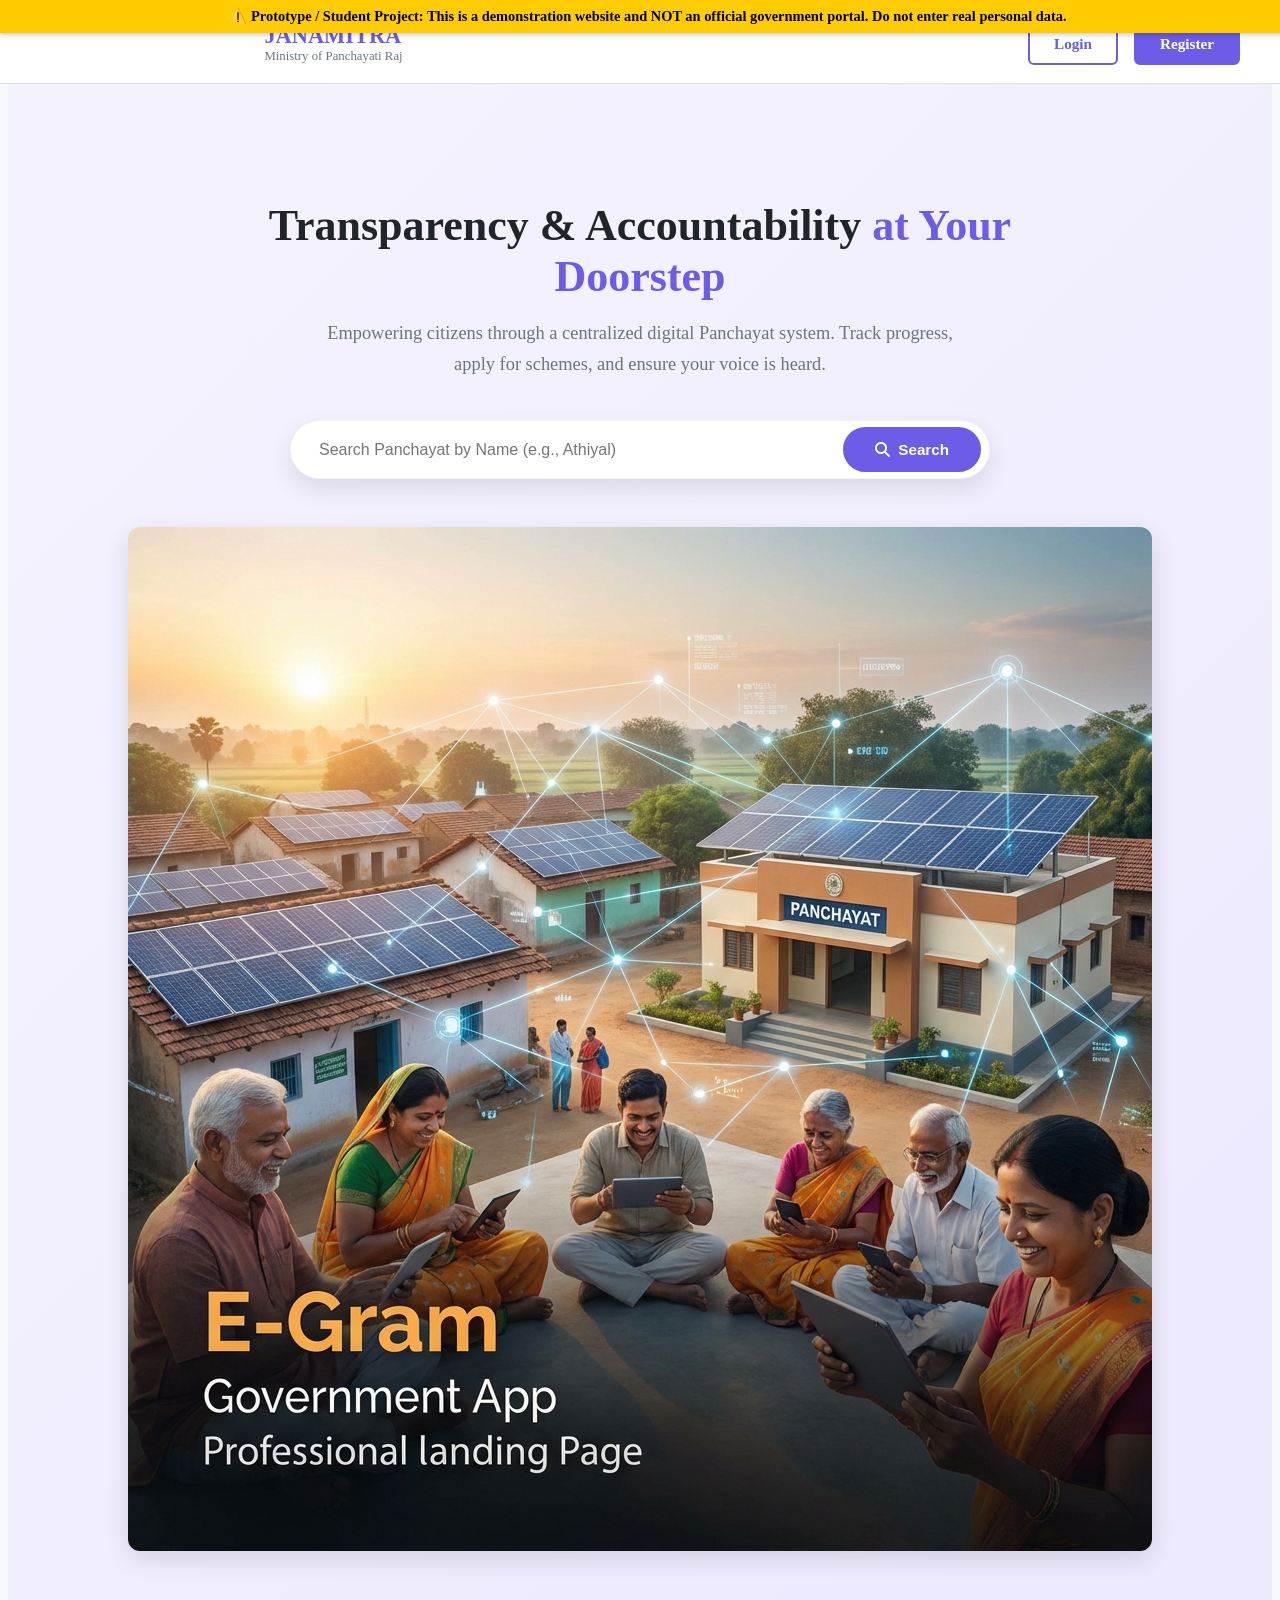
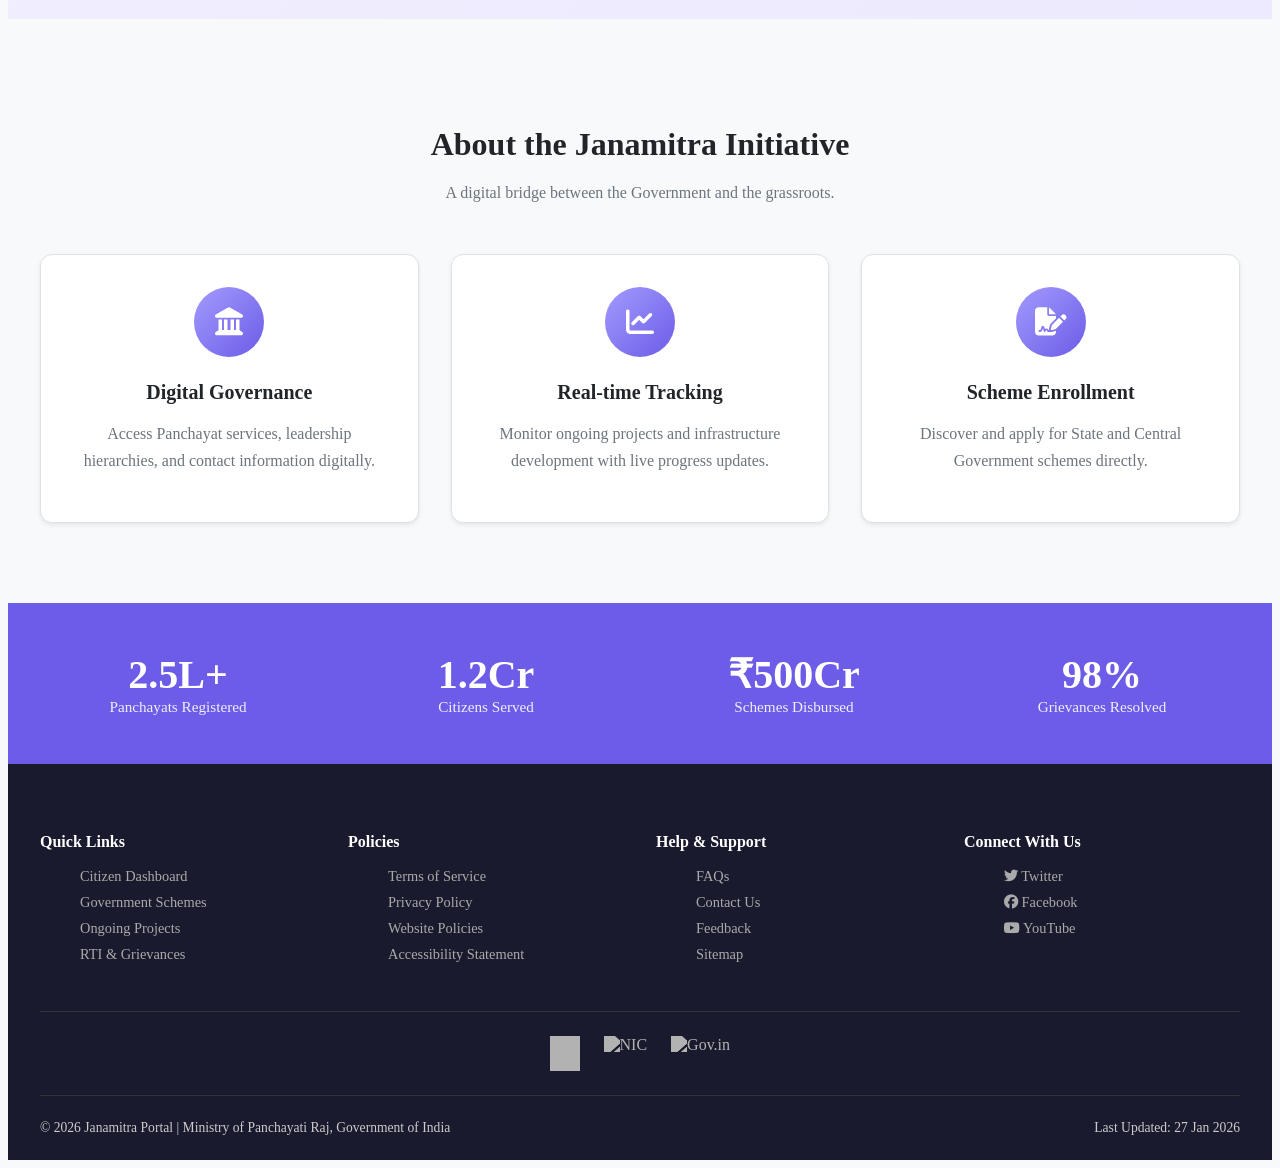
==== commit fd5c8819: "fix: Add prototype disclaimer to address security warning" ====
--- a/index.html
+++ b/index.html
@@ -241,12 +241,26 @@
         }
 
         @media (max-width: 768px) {
+            .hero-section {
+                padding-top: 100px;
+                padding-bottom: 2.5rem;
+            }
+
             .hero-section h1 {
                 font-size: 1.75rem;
             }
 
+            .hero-section p {
+                font-size: 0.95rem;
+            }
+
             .stats-grid {
                 grid-template-columns: repeat(2, 1fr);
+                gap: 1rem;
+            }
+
+            .stat-item .value {
+                font-size: 1.75rem;
             }
 
             .logo-text .title {
@@ -255,6 +269,135 @@
 
             .emblem {
                 height: 40px;
+            }
+
+            .header-actions .btn {
+                padding: 6px 12px;
+                font-size: 0.8rem;
+            }
+
+            .features-section {
+                padding: 3rem 0;
+            }
+
+            .section-header h2 {
+                font-size: 1.5rem;
+            }
+
+            .feature-grid {
+                grid-template-columns: 1fr;
+                gap: 1rem;
+            }
+
+            .feature-card {
+                padding: 1.5rem;
+            }
+
+            .overview-grid {
+                grid-template-columns: 1fr;
+                gap: 1.5rem;
+            }
+
+            .modal-grid {
+                grid-template-columns: repeat(2, 1fr);
+                gap: 0.75rem;
+            }
+
+            .modal-action-card {
+                min-height: 100px;
+                padding: 0.75rem;
+            }
+
+            .overview-card {
+                padding: 1.25rem;
+            }
+
+            .search-box {
+                flex-direction: column;
+                border-radius: 16px;
+                padding: 8px;
+            }
+
+            .search-box button {
+                border-radius: 12px;
+                width: 100%;
+            }
+
+            .search-box input {
+                padding: 10px 14px;
+            }
+
+            .footer-grid {
+                grid-template-columns: 1fr 1fr;
+                gap: 1.5rem;
+            }
+
+            .footer-bottom {
+                flex-direction: column;
+                text-align: center;
+            }
+
+            .main-footer {
+                padding: 2rem 0 1rem;
+            }
+
+            .stats-section {
+                padding: 2rem 0;
+            }
+        }
+
+        @media (max-width: 480px) {
+            .hero-section h1 {
+                font-size: 1.4rem;
+            }
+
+            .hero-section p {
+                font-size: 0.85rem;
+            }
+
+            .stats-grid {
+                grid-template-columns: 1fr 1fr;
+                gap: 0.75rem;
+            }
+
+            .stat-item .value {
+                font-size: 1.5rem;
+            }
+
+            .stat-item .label {
+                font-size: 0.8rem;
+            }
+
+            .footer-grid {
+                grid-template-columns: 1fr;
+            }
+
+            .logo-section {
+                gap: 0.5rem;
+            }
+
+            .emblem {
+                height: 35px;
+            }
+
+            .logo-text .title {
+                font-size: 1rem;
+            }
+
+            .logo-text .subtitle {
+                font-size: 0.65rem;
+            }
+
+            .header-actions {
+                gap: 0.5rem;
+            }
+
+            .overview-card {
+                padding: 1rem;
+            }
+
+            .overview-header h2 {
+                font-size: 1.15rem;
             }
         }
 
@@ -382,6 +525,11 @@
 </head>
 
 <body>
+    <!-- Security Disclaimer -->
+    <div class="security-disclaimer">
+        ⚠️ <strong>Prototype / Student Project:</strong> This is a demonstration website and NOT an official government
+        portal. Do not enter real personal data.
+    </div>
     <!-- Accessibility Skip Link -->
     <a href="#main-content" class="skip-link">Skip to main content</a>
 
--- a/css/style.css
+++ b/css/style.css
@@ -32,18 +32,37 @@
     --transition: all 0.25s ease;
 }
 
-* {
-    margin: 0;
-    padding: 0;
-    box-sizing: border-box;
-    font-family: 'Noto Sans', system-ui, sans-serif;
-}
-
+/* Security Disclaimer Banner */
+.security-disclaimer {
+    background-color: #ffcc00;
+    color: #000;
+    text-align: center;
+    padding: 8px;
+    font-size: 0.9rem;
+    font-weight: bold;
+    position: fixed;
+    top: 0;
+    left: 0;
+    width: 100%;
+    z-index: 2000;
+    box-shadow: 0 2px 5px rgba(0, 0, 0, 0.2);
+}
+
+/* Push content down for the banner */
 body {
     background-color: var(--bg-light);
     color: var(--text-dark);
     min-height: 100vh;
-}
+    padding-top: 35px;
+    /* Space for disclaimer */
+}
+
+/* Adjust Fixed Header */
+.gov-header {
+    top: 40px;
+    /* 35px banner + 5px gap */
+}
+
 
 /* Government Tricolor Strip */
 .tricolor-strip {
@@ -223,4 +242,67 @@
 
 .skip-link:focus {
     top: 4px;
+}
+
+/* ========== Responsive Table Wrapper ========== */
+.table-responsive {
+    width: 100%;
+    overflow-x: auto;
+    -webkit-overflow-scrolling: touch;
+}
+
+/* ========== Responsive Breakpoints ========== */
+
+/* Tablet & below */
+@media (max-width: 768px) {
+    .container {
+        padding: 0 1rem;
+    }
+
+    h1 {
+        font-size: 1.5rem;
+    }
+
+    h2 {
+        font-size: 1.25rem;
+    }
+
+    .btn {
+        padding: 8px 16px;
+        font-size: 0.85rem;
+    }
+
+    .card:hover {
+        transform: none;
+    }
+
+    .gov-footer {
+        margin-top: 2rem;
+        padding: 1.5rem 0;
+    }
+
+    .gov-logos {
+        gap: 1rem;
+    }
+
+    .gov-logos img {
+        height: 30px;
+    }
+}
+
+/* Small mobile */
+@media (max-width: 480px) {
+    .container {
+        padding: 0 0.75rem;
+    }
+
+    h1 {
+        font-size: 1.3rem;
+    }
+
+    .btn {
+        padding: 8px 12px;
+        font-size: 0.8rem;
+        gap: 6px;
+    }
 }
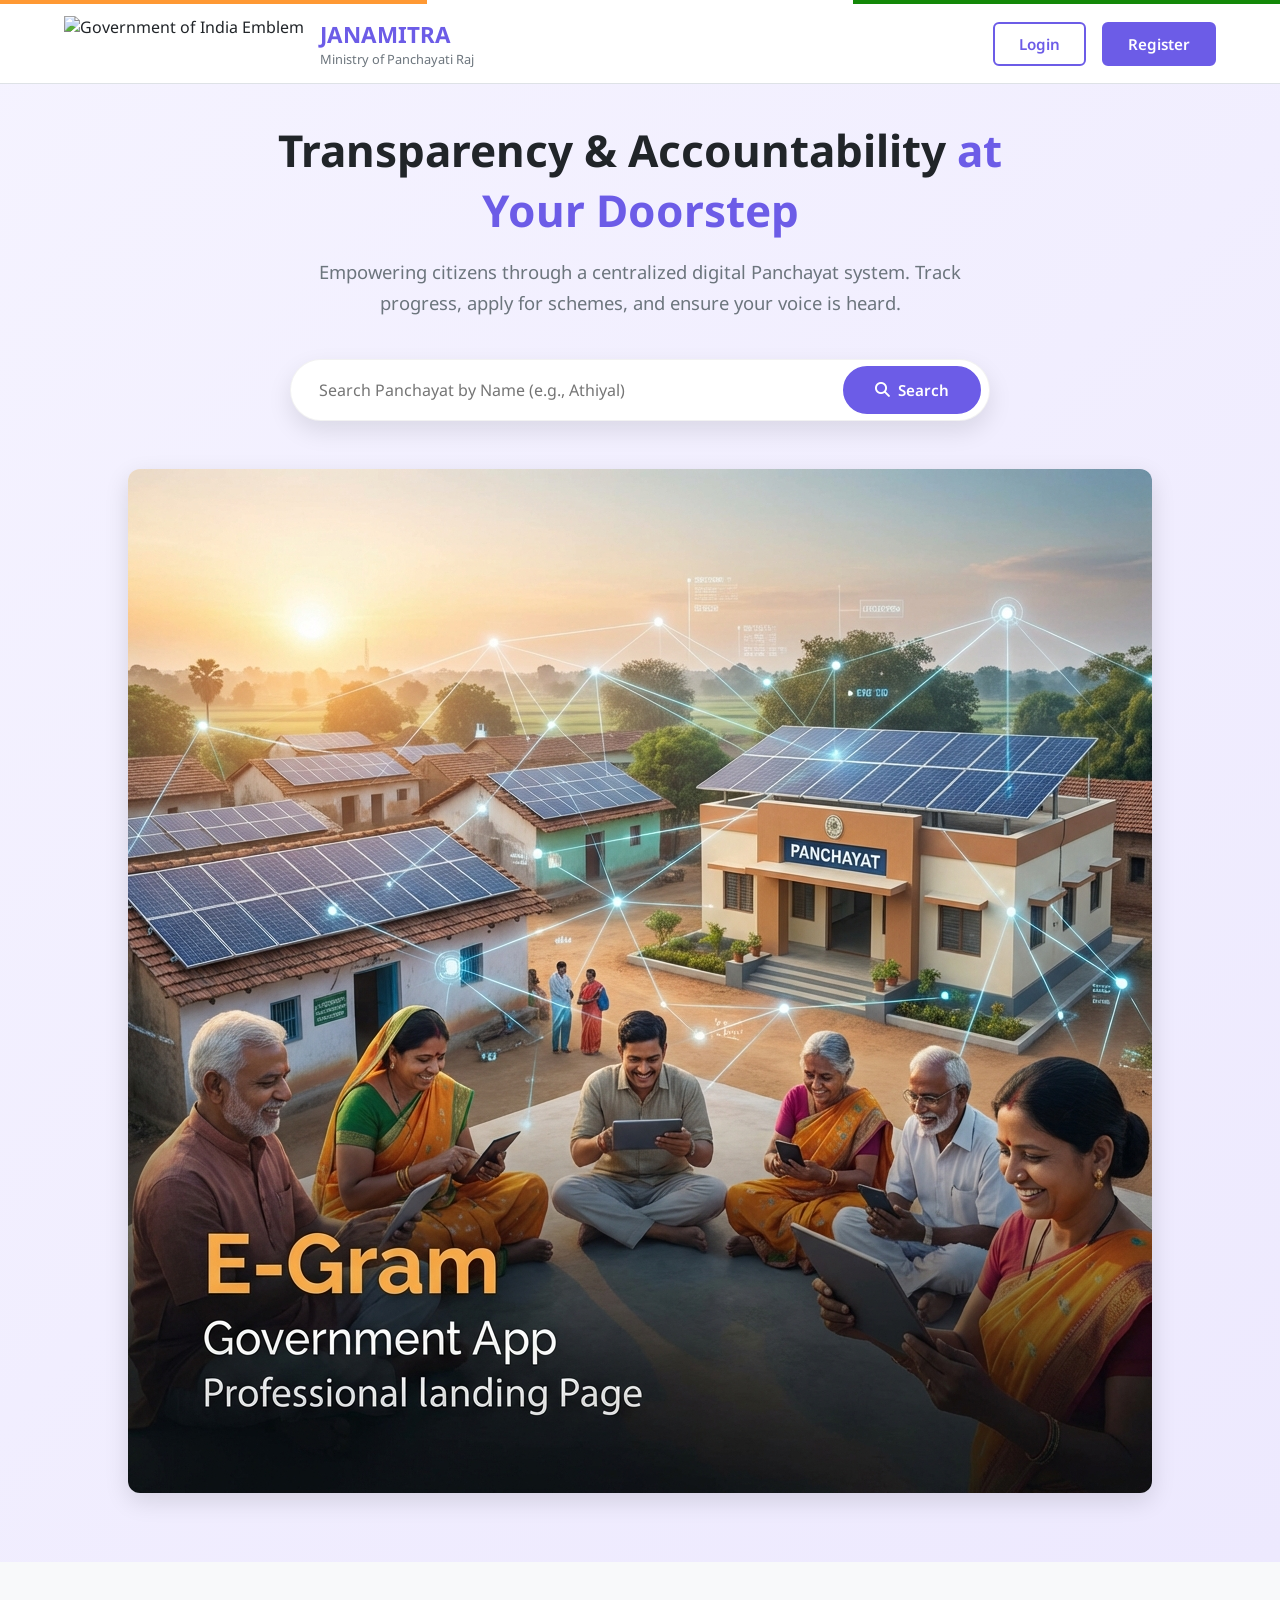
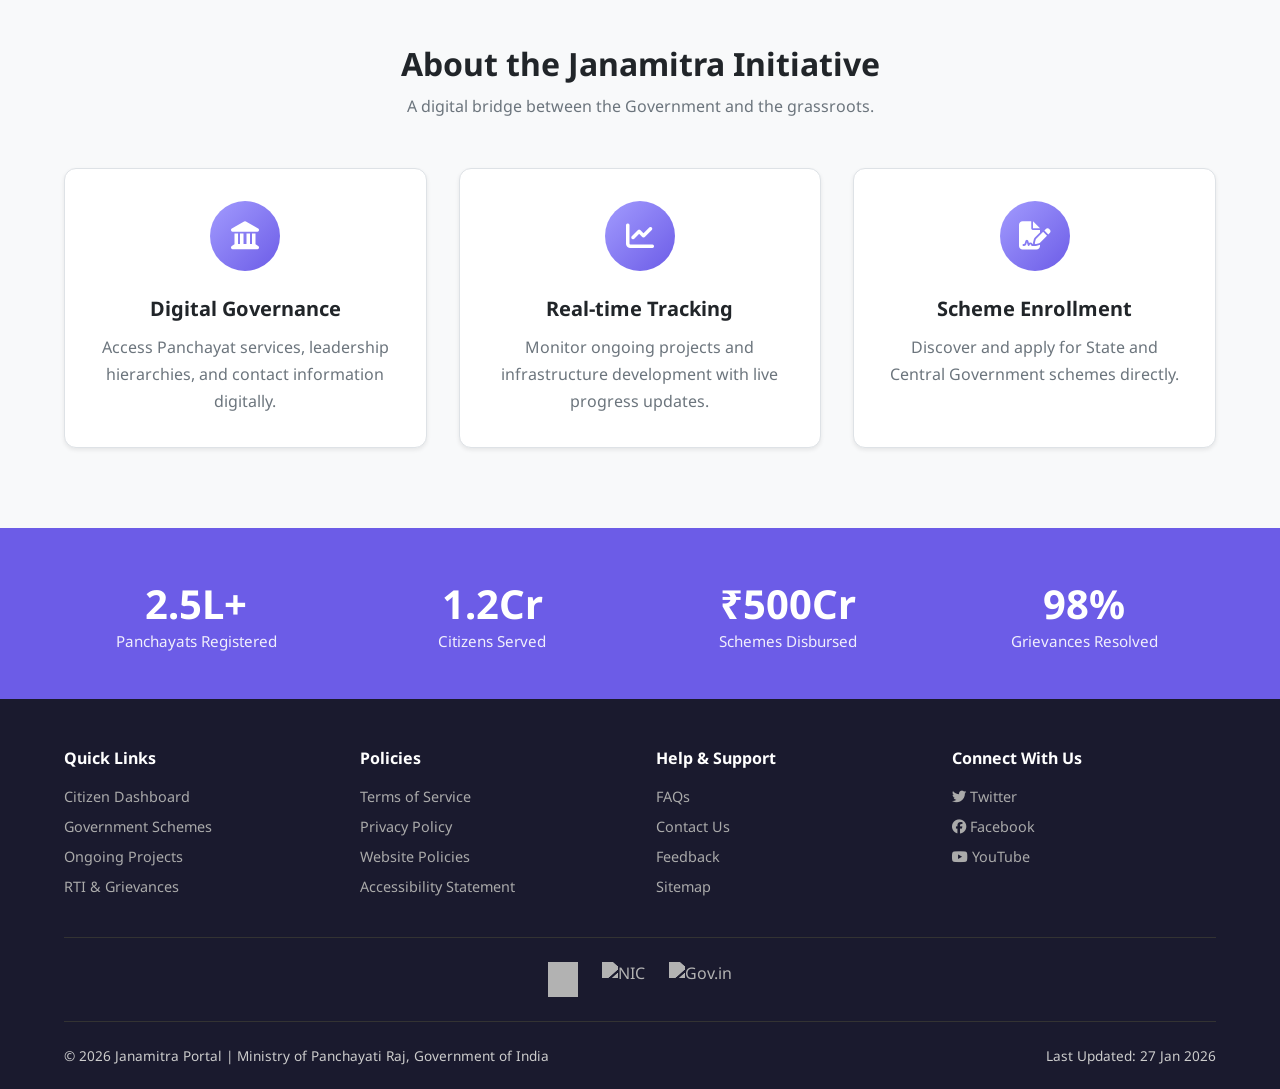
==== commit 373a5444: "chore: Remove security disclaimer banner" ====
--- a/index.html
+++ b/index.html
@@ -525,11 +525,6 @@
 </head>
 
 <body>
-    <!-- Security Disclaimer -->
-    <div class="security-disclaimer">
-        ⚠️ <strong>Prototype / Student Project:</strong> This is a demonstration website and NOT an official government
-        portal. Do not enter real personal data.
-    </div>
     <!-- Accessibility Skip Link -->
     <a href="#main-content" class="skip-link">Skip to main content</a>
 
--- a/css/style.css
+++ b/css/style.css
@@ -32,35 +32,26 @@
     --transition: all 0.25s ease;
 }
 
-/* Security Disclaimer Banner */
-.security-disclaimer {
-    background-color: #ffcc00;
-    color: #000;
-    text-align: center;
-    padding: 8px;
-    font-size: 0.9rem;
-    font-weight: bold;
-    position: fixed;
-    top: 0;
-    left: 0;
-    width: 100%;
-    z-index: 2000;
-    box-shadow: 0 2px 5px rgba(0, 0, 0, 0.2);
-}
-
-/* Push content down for the banner */
+* {
+    margin: 0;
+    padding: 0;
+    box-sizing: border-box;
+    font-family: 'Noto Sans', system-ui, sans-serif;
+}
+
+/* Security Disclaimer Banner - REMOVED */
+
+/* Body Reset */
 body {
     background-color: var(--bg-light);
     color: var(--text-dark);
     min-height: 100vh;
-    padding-top: 35px;
-    /* Space for disclaimer */
 }
 
 /* Adjust Fixed Header */
 .gov-header {
-    top: 40px;
-    /* 35px banner + 5px gap */
+    top: 4px;
+    /* Reset to original top spacing */
 }
 
 
